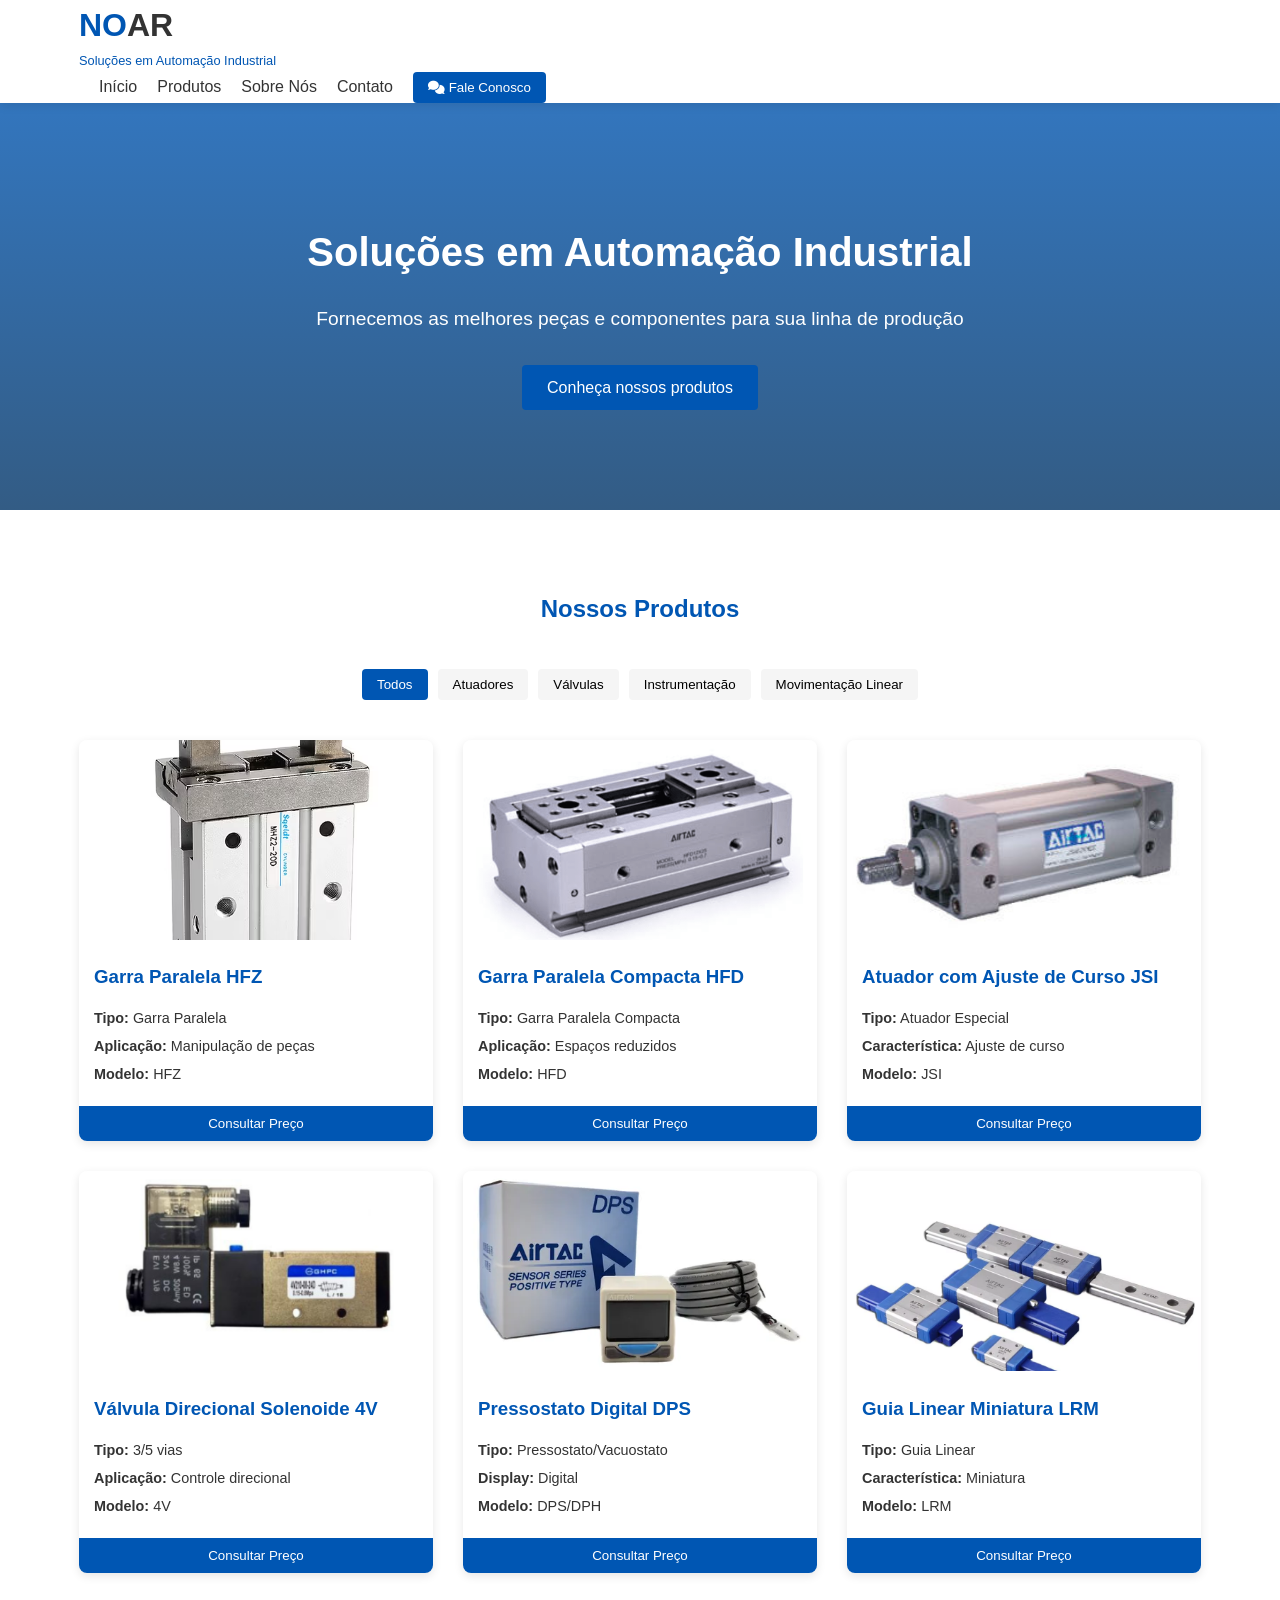
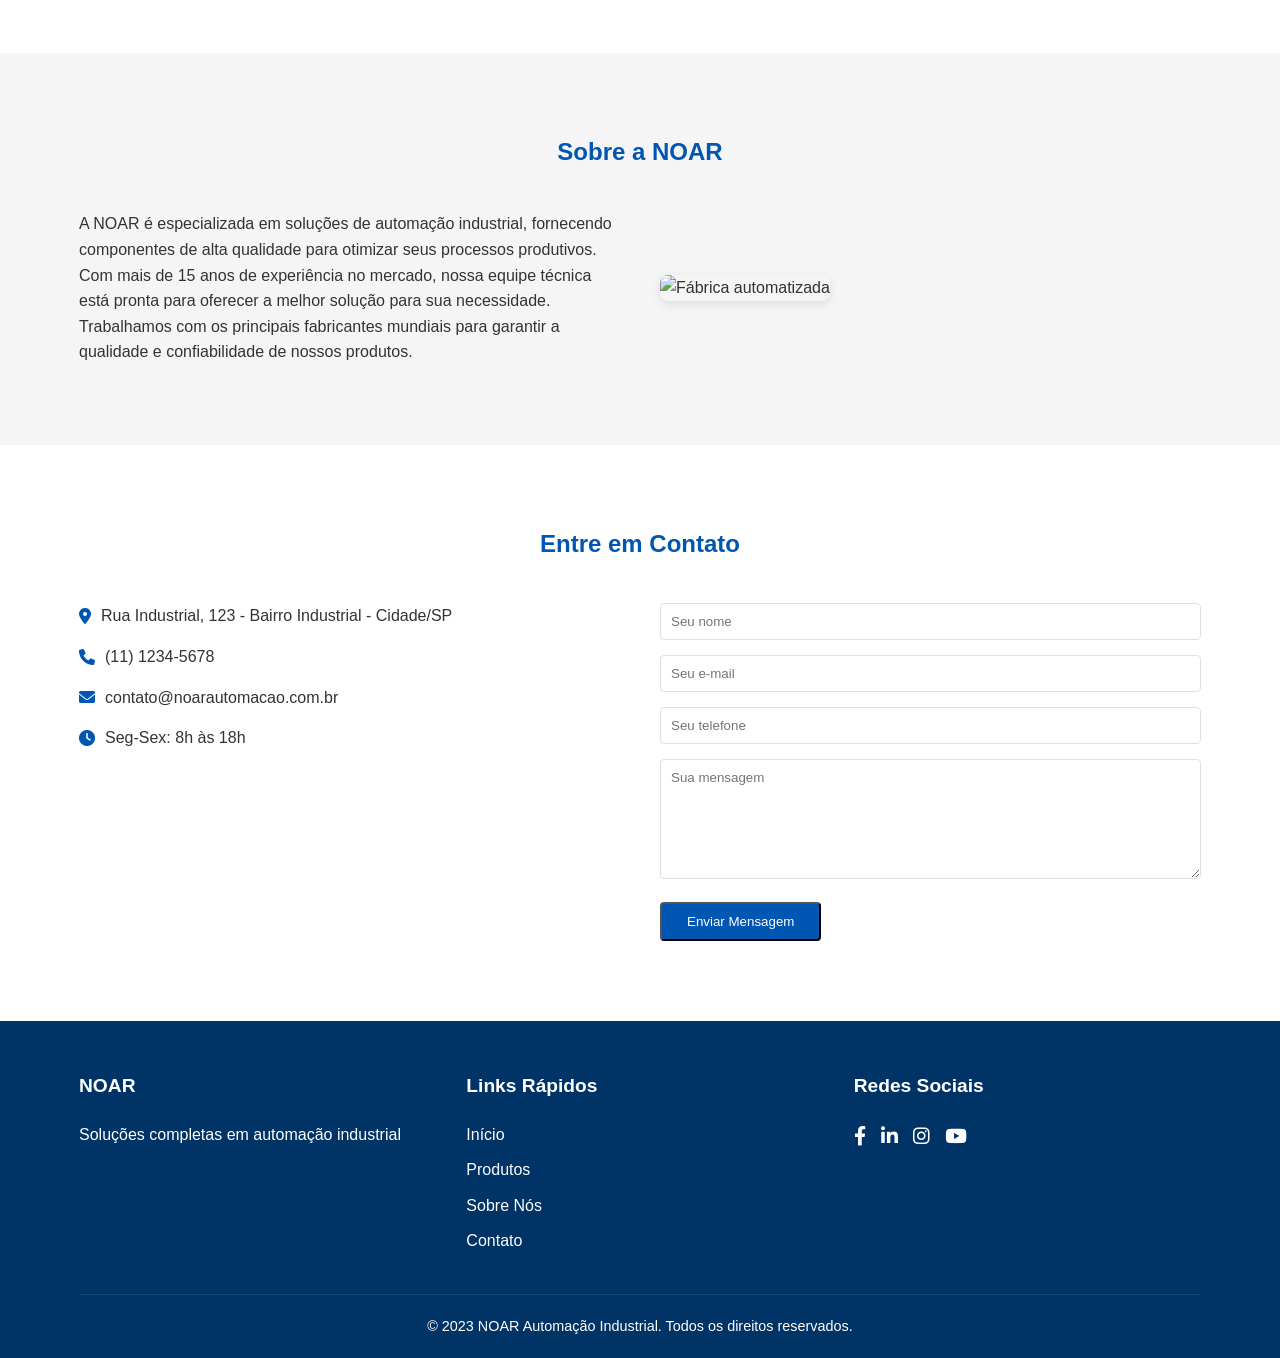
==== index.html @ 89d049ca "Commit para o primeiro envio" ====
<!DOCTYPE html>
<html lang="pt-br">
<head>
    <meta charset="UTF-8">
    <meta name="viewport" content="width=device-width, initial-scale=1.0">
    <title>NOAR - Soluções em Automação Industrial</title>
    <link rel="stylesheet" href="style.css">
    <link rel="stylesheet" href="https://cdnjs.cloudflare.com/ajax/libs/font-awesome/6.0.0-beta3/css/all.min.css">
</head>
<body>
    <header>
        <div class="container">
            <div class="logo">
                <h1><span class="azul">NO</span>AR</h1>
                <p>Soluções em Automação Industrial</p>
            </div>
            <nav>
                <ul>
                    <li><a href="#home">Início</a></li>
                    <li><a href="#produtos">Produtos</a></li>
                    <li><a href="#sobre">Sobre Nós</a></li>
                    <li><a href="#contato">Contato</a></li>
                    <li><button id="abreChat" class="btn-chat"><i class="fas fa-comments"></i> Fale Conosco</button></li>
                </ul>
            </nav>
        </div>
    </header>

    <main>
        <section id="home" class="hero">
            <div class="container">
                <h2>Soluções em Automação Industrial</h2>
                <p>Fornecemos as melhores peças e componentes para sua linha de produção</p>
                <a href="#produtos" class="btn">Conheça nossos produtos</a>
            </div>
        </section>

        <section id="produtos" class="produtos">
            <div class="container">
                <h2>Nossos Produtos</h2>
                <div class="filtros">
                    <button class="filtro-btn active" data-categoria="todos">Todos</button>
                    <button class="filtro-btn" data-categoria="atuadores">Atuadores</button>
                    <button class="filtro-btn" data-categoria="valvulas">Válvulas</button>
                    <button class="filtro-btn" data-categoria="instrumentacao">Instrumentação</button>
                    <button class="filtro-btn" data-categoria="movimentacao">Movimentação Linear</button>
                </div>
                
                <div class="grade-produtos">
                    <!-- Atuadores Garra -->
                    <div class="produto" data-categoria="atuadores">
                        <img src="imagens/garra-paralela-hfz.jpg" alt="Garra Paralela HFZ">
                        <h3>Garra Paralela HFZ</h3>
                        <div class="especificacoes">
                            <p><strong>Tipo:</strong> Garra Paralela</p>
                            <p><strong>Aplicação:</strong> Manipulação de peças</p>
                            <p><strong>Modelo:</strong> HFZ</p>
                        </div>
                        <button class="btn-consulta" data-produto="Garra Paralela HFZ">Consultar Preço</button>
                    </div>
                    
                    <div class="produto" data-categoria="atuadores">
                        <img src="imagens/garra-compacta-hfd.jpg" alt="Garra Paralela Compacta HFD">
                        <h3>Garra Paralela Compacta HFD</h3>
                        <div class="especificacoes">
                            <p><strong>Tipo:</strong> Garra Paralela Compacta</p>
                            <p><strong>Aplicação:</strong> Espaços reduzidos</p>
                            <p><strong>Modelo:</strong> HFD</p>
                        </div>
                        <button class="btn-consulta" data-produto="Garra Paralela Compacta HFD">Consultar Preço</button>
                    </div>
                    
                    <!-- Continue com todos os outros produtos do catálogo -->
                    <!-- Atuadores Especiais -->
                    <div class="produto" data-categoria="atuadores">
                        <img src="imagens/atuador-ajuste-curso-jsi.jpg" alt="Atuador com Ajuste de Curso JSI">
                        <h3>Atuador com Ajuste de Curso JSI</h3>
                        <div class="especificacoes">
                            <p><strong>Tipo:</strong> Atuador Especial</p>
                            <p><strong>Característica:</strong> Ajuste de curso</p>
                            <p><strong>Modelo:</strong> JSI</p>
                        </div>
                        <button class="btn-consulta" data-produto="Atuador com Ajuste de Curso JSI">Consultar Preço</button>
                    </div>
                    
                    <!-- Válvulas Direcionais Solenoides -->
                    <div class="produto" data-categoria="valvulas">
                        <img src="imagens/valvula-4v.jpg" alt="Válvula Direcional Solenoide 4V">
                        <h3>Válvula Direcional Solenoide 4V</h3>
                        <div class="especificacoes">
                            <p><strong>Tipo:</strong> 3/5 vias</p>
                            <p><strong>Aplicação:</strong> Controle direcional</p>
                            <p><strong>Modelo:</strong> 4V</p>
                        </div>
                        <button class="btn-consulta" data-produto="Válvula Direcional Solenoide 4V">Consultar Preço</button>
                    </div>
                    
                    <!-- Instrumentação -->
                    <div class="produto" data-categoria="instrumentacao">
                        <img src="imagens/pressostato-dps.jpg" alt="Pressostato Digital DPS">
                        <h3>Pressostato Digital DPS</h3>
                        <div class="especificacoes">
                            <p><strong>Tipo:</strong> Pressostato/Vacuostato</p>
                            <p><strong>Display:</strong> Digital</p>
                            <p><strong>Modelo:</strong> DPS/DPH</p>
                        </div>
                        <button class="btn-consulta" data-produto="Pressostato Digital DPS">Consultar Preço</button>
                    </div>
                    
                    <!-- Movimentação Linear -->
                    <div class="produto" data-categoria="movimentacao">
                        <img src="imagens/guia-linear-lrm.jpg" alt="Guia Linear Miniatura LRM">
                        <h3>Guia Linear Miniatura LRM</h3>
                        <div class="especificacoes">
                            <p><strong>Tipo:</strong> Guia Linear</p>
                            <p><strong>Característica:</strong> Miniatura</p>
                            <p><strong>Modelo:</strong> LRM</p>
                        </div>
                        <button class="btn-consulta" data-produto="Guia Linear Miniatura LRM">Consultar Preço</button>
                    </div>
                    
                    <!-- Adicione todos os outros produtos seguindo o mesmo padrão -->
                    
                </div>
            </div>
        </section>

        <section id="sobre" class="sobre">
            <div class="container">
                <h2>Sobre a NOAR</h2>
                <div class="sobre-content">
                    <div class="sobre-texto">
                        <p>A NOAR é especializada em soluções de automação industrial, fornecendo componentes de alta qualidade para otimizar seus processos produtivos.</p>
                        <p>Com mais de 15 anos de experiência no mercado, nossa equipe técnica está pronta para oferecer a melhor solução para sua necessidade.</p>
                        <p>Trabalhamos com os principais fabricantes mundiais para garantir a qualidade e confiabilidade de nossos produtos.</p>
                    </div>
                    <div class="sobre-imagem">
                        <img src="imagens/fabrica.jpg" alt="Fábrica automatizada">
                    </div>
                </div>
            </div>
        </section>

        <section id="contato" class="contato">
            <div class="container">
                <h2>Entre em Contato</h2>
                <div class="contato-content">
                    <div class="contato-info">
                        <p><i class="fas fa-map-marker-alt"></i> Rua Industrial, 123 - Bairro Industrial - Cidade/SP</p>
                        <p><i class="fas fa-phone"></i> (11) 1234-5678</p>
                        <p><i class="fas fa-envelope"></i> contato@noarautomacao.com.br</p>
                        <p><i class="fas fa-clock"></i> Seg-Sex: 8h às 18h</p>
                    </div>
                    <div class="contato-form">
                        <form>
                            <input type="text" placeholder="Seu nome" required>
                            <input type="email" placeholder="Seu e-mail" required>
                            <input type="tel" placeholder="Seu telefone">
                            <textarea placeholder="Sua mensagem" required></textarea>
                            <button type="submit" class="btn">Enviar Mensagem</button>
                        </form>
                    </div>
                </div>
            </div>
        </section>
    </main>

    <!-- Chat Widget -->
    <div id="chatWidget" class="chat-widget">
        <div class="chat-header">
            <h3>Atendimento NOAR</h3>
            <button id="fechaChat"><i class="fas fa-times"></i></button>
        </div>
        <div class="chat-body">
            <div class="chat-messages">
                <div class="mensagem atendente">
                    <p>Olá! Como podemos ajudar você hoje?</p>
                </div>
            </div>
            <div class="chat-input">
                <input type="text" placeholder="Digite sua mensagem..." id="mensagemInput">
                <button id="enviaMensagem"><i class="fas fa-paper-plane"></i></button>
            </div>
        </div>
    </div>

    <footer>
        <div class="container">
            <div class="footer-content">
                <div class="footer-col">
                    <h3>NOAR</h3>
                    <p>Soluções completas em automação industrial</p>
                </div>
                <div class="footer-col">
                    <h3>Links Rápidos</h3>
                    <ul>
                        <li><a href="#home">Início</a></li>
                        <li><a href="#produtos">Produtos</a></li>
                        <li><a href="#sobre">Sobre Nós</a></li>
                        <li><a href="#contato">Contato</a></li>
                    </ul>
                </div>
                <div class="footer-col">
                    <h3>Redes Sociais</h3>
                    <div class="social-icons">
                        <a href="#"><i class="fab fa-facebook-f"></i></a>
                        <a href="#"><i class="fab fa-linkedin-in"></i></a>
                        <a href="#"><i class="fab fa-instagram"></i></a>
                        <a href="#"><i class="fab fa-youtube"></i></a>
                    </div>
                </div>
            </div>
            <div class="footer-bottom">
                <p>&copy; 2023 NOAR Automação Industrial. Todos os direitos reservados.</p>
            </div>
        </div>
    </footer>

    <script src="script.js"></script>
</body>
</html>
---- style.css ----
:root {
    --azul-primario: #0056b3;
    --azul-secundario: #003366;
    --branco: #ffffff;
    --cinza-claro: #f5f5f5;
    --cinza-medio: #e0e0e0;
    --cinza-escuro: #333333;
}

* {
    margin: 0;
    padding: 0;
    box-sizing: border-box;
    font-family: 'Segoe UI', Tahoma, Geneva, Verdana, sans-serif;
}

body {
    line-height: 1.6;
    color: var(--cinza-escuro);
}

.container {
    width: 90%;
    max-width: 1200px;
    margin: 0 auto;
    padding: 0 15px;
}

/* Header */
header {
    background-color: var(--branco);
    box-shadow: 0 2px 10px rgba(0, 0, 0, 0.1);
    position: fixed;
    width: 100%;
    top: 0;
    z-index: 1000;
}

.logo h1 {
    font-size: 2rem;
    font-weight: 700;
    color: var(--cinza-escuro);
}

.logo .azul {
    color: var(--azul-primario);
}

.logo p {
    font-size: 0.8rem;
    color: var(--azul-primario);
}

nav ul {
    display: flex;
    list-style: none;
    align-items: center;
}

nav ul li {
    margin-left: 20px;
}

nav ul li a {
    text-decoration: none;
    color: var(--cinza-escuro);
    font-weight: 500;
    transition: color 0.3s;
}

nav ul li a:hover {
    color: var(--azul-primario);
}

.btn-chat {
    background-color: var(--azul-primario);
    color: var(--branco);
    border: none;
    padding: 8px 15px;
    border-radius: 4px;
    cursor: pointer;
    transition: background-color 0.3s;
}

.btn-chat:hover {
    background-color: var(--azul-secundario);
}

/* Hero Section */
.hero {
    background: linear-gradient(rgba(0, 86, 179, 0.8), rgba(0, 51, 102, 0.8)), url('imagens/banner-automacao.jpg');
    background-size: cover;
    background-position: center;
    color: var(--branco);
    text-align: center;
    padding: 150px 0 100px;
    margin-top: 70px;
}

.hero h2 {
    font-size: 2.5rem;
    margin-bottom: 20px;
}

.hero p {
    font-size: 1.2rem;
    margin-bottom: 30px;
}

.btn {
    display: inline-block;
    background-color: var(--azul-primario);
    color: var(--branco);
    padding: 10px 25px;
    border-radius: 4px;
    text-decoration: none;
    transition: background-color 0.3s;
}

.btn:hover {
    background-color: var(--azul-secundario);
}

/* Produtos Section */
.produtos {
    padding: 80px 0;
}

.produtos h2 {
    text-align: center;
    margin-bottom: 40px;
    color: var(--azul-primario);
}

.filtros {
    display: flex;
    justify-content: center;
    margin-bottom: 30px;
    flex-wrap: wrap;
}

.filtro-btn {
    padding: 8px 15px;
    margin: 0 5px 10px;
    background-color: var(--cinza-claro);
    border: none;
    border-radius: 4px;
    cursor: pointer;
    transition: all 0.3s;
}

.filtro-btn.active, .filtro-btn:hover {
    background-color: var(--azul-primario);
    color: var(--branco);
}

.grade-produtos {
    display: grid;
    grid-template-columns: repeat(auto-fill, minmax(280px, 1fr));
    gap: 30px;
}

.produto {
    background-color: var(--branco);
    border-radius: 8px;
    overflow: hidden;
    box-shadow: 0 3px 10px rgba(0, 0, 0, 0.1);
    transition: transform 0.3s;
}

.produto:hover {
    transform: translateY(-5px);
}

.produto img {
    width: 100%;
    height: 200px;
    object-fit: cover;
}

.produto h3 {
    padding: 15px 15px 0;
    color: var(--azul-primario);
}

.especificacoes {
    padding: 15px;
    font-size: 0.9rem;
}

.especificacoes p {
    margin-bottom: 5px;
}

.btn-consulta {
    display: block;
    width: 100%;
    padding: 10px;
    background-color: var(--azul-primario);
    color: var(--branco);
    border: none;
    cursor: pointer;
    transition: background-color 0.3s;
}

.btn-consulta:hover {
    background-color: var(--azul-secundario);
}

/* Sobre Section */
.sobre {
    padding: 80px 0;
    background-color: var(--cinza-claro);
}

.sobre h2 {
    text-align: center;
    margin-bottom: 40px;
    color: var(--azul-primario);
}

.sobre-content {
    display: flex;
    align-items: center;
    gap: 40px;
}

.sobre-texto {
    flex: 1;
}

.sobre-imagem {
    flex: 1;
}

.sobre-imagem img {
    width: 100%;
    border-radius: 8px;
    box-shadow: 0 3px 10px rgba(0, 0, 0, 0.1);
}

/* Contato Section */
.contato {
    padding: 80px 0;
}

.contato h2 {
    text-align: center;
    margin-bottom: 40px;
    color: var(--azul-primario);
}

.contato-content {
    display: flex;
    gap: 40px;
}

.contato-info {
    flex: 1;
}

.contato-info p {
    margin-bottom: 15px;
    display: flex;
    align-items: center;
}

.contato-info i {
    margin-right: 10px;
    color: var(--azul-primario);
}

.contato-form {
    flex: 1;
}

.contato-form input,
.contato-form textarea {
    width: 100%;
    padding: 10px;
    margin-bottom: 15px;
    border: 1px solid var(--cinza-medio);
    border-radius: 4px;
}

.contato-form textarea {
    height: 120px;
    resize: vertical;
}

/* Chat Widget */
.chat-widget {
    position: fixed;
    bottom: 20px;
    right: 20px;
    width: 350px;
    background-color: var(--branco);
    border-radius: 8px;
    box-shadow: 0 5px 15px rgba(0, 0, 0, 0.2);
    display: none;
    flex-direction: column;
    z-index: 1000;
}

.chat-header {
    background-color: var(--azul-primario);
    color: var(--branco);
    padding: 15px;
    border-top-left-radius: 8px;
    border-top-right-radius: 8px;
    display: flex;
    justify-content: space-between;
    align-items: center;
}

.chat-header h3 {
    font-size: 1rem;
}

.chat-header button {
    background: none;
    border: none;
    color: var(--branco);
    cursor: pointer;
    font-size: 1.2rem;
}

.chat-body {
    display: flex;
    flex-direction: column;
    height: 400px;
}

.chat-messages {
    flex: 1;
    padding: 15px;
    overflow-y: auto;
}

.mensagem {
    margin-bottom: 10px;
    padding: 8px 12px;
    border-radius: 4px;
    max-width: 80%;
}

.mensagem.atendente {
    background-color: var(--cinza-claro);
    align-self: flex-start;
}

.chat-input {
    display: flex;
    padding: 10px;
    border-top: 1px solid var(--cinza-medio);
}

.chat-input input {
    flex: 1;
    padding: 8px;
    border: 1px solid var(--cinza-medio);
    border-radius: 4px;
    margin-right: 10px;
}

.chat-input button {
    background-color: var(--azul-primario);
    color: var(--branco);
    border: none;
    border-radius: 4px;
    padding: 0 15px;
    cursor: pointer;
}

/* Footer */
footer {
    background-color: var(--azul-secundario);
    color: var(--branco);
    padding: 50px 0 0;
}

.footer-content {
    display: flex;
    flex-wrap: wrap;
    gap: 40px;
    margin-bottom: 30px;
}

.footer-col {
    flex: 1;
    min-width: 200px;
}

.footer-col h3 {
    margin-bottom: 20px;
    font-size: 1.2rem;
}

.footer-col ul {
    list-style: none;
}

.footer-col ul li {
    margin-bottom: 10px;
}

.footer-col ul li a {
    color: var(--branco);
    text-decoration: none;
    transition: opacity 0.3s;
}

.footer-col ul li a:hover {
    opacity: 0.8;
}

.social-icons {
    display: flex;
    gap: 15px;
}

.social-icons a {
    color: var(--branco);
    font-size: 1.2rem;
    transition: opacity 0.3s;
}

.social-icons a:hover {
    opacity: 0.8;
}

.footer-bottom {
    text-align: center;
    padding: 20px 0;
    border-top: 1px solid rgba(255, 255, 255, 0.1);
    font-size: 0.9rem;
}

/* Responsividade */
@media (max-width: 768px) {
    .sobre-content, .contato-content {
        flex-direction: column;
    }
    
    .chat-widget {
        width: 90%;
        right: 5%;
    }
}
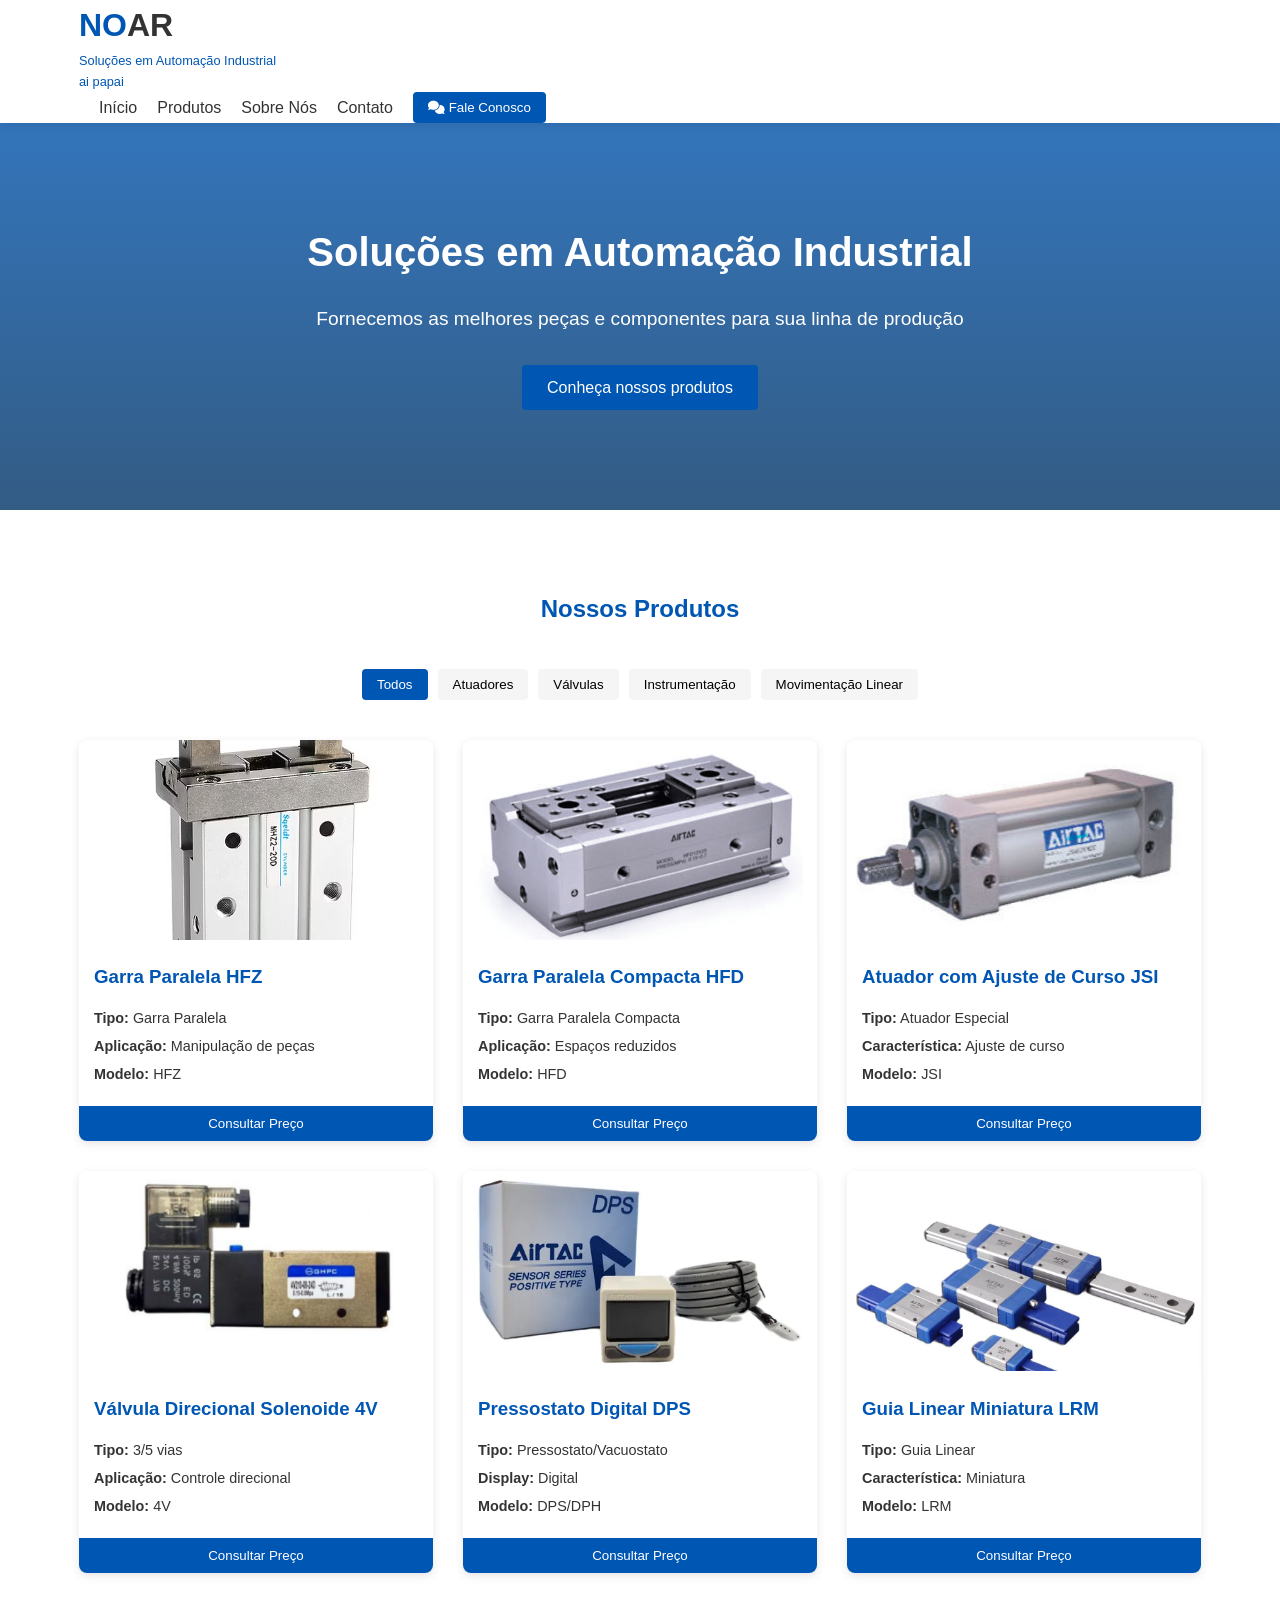
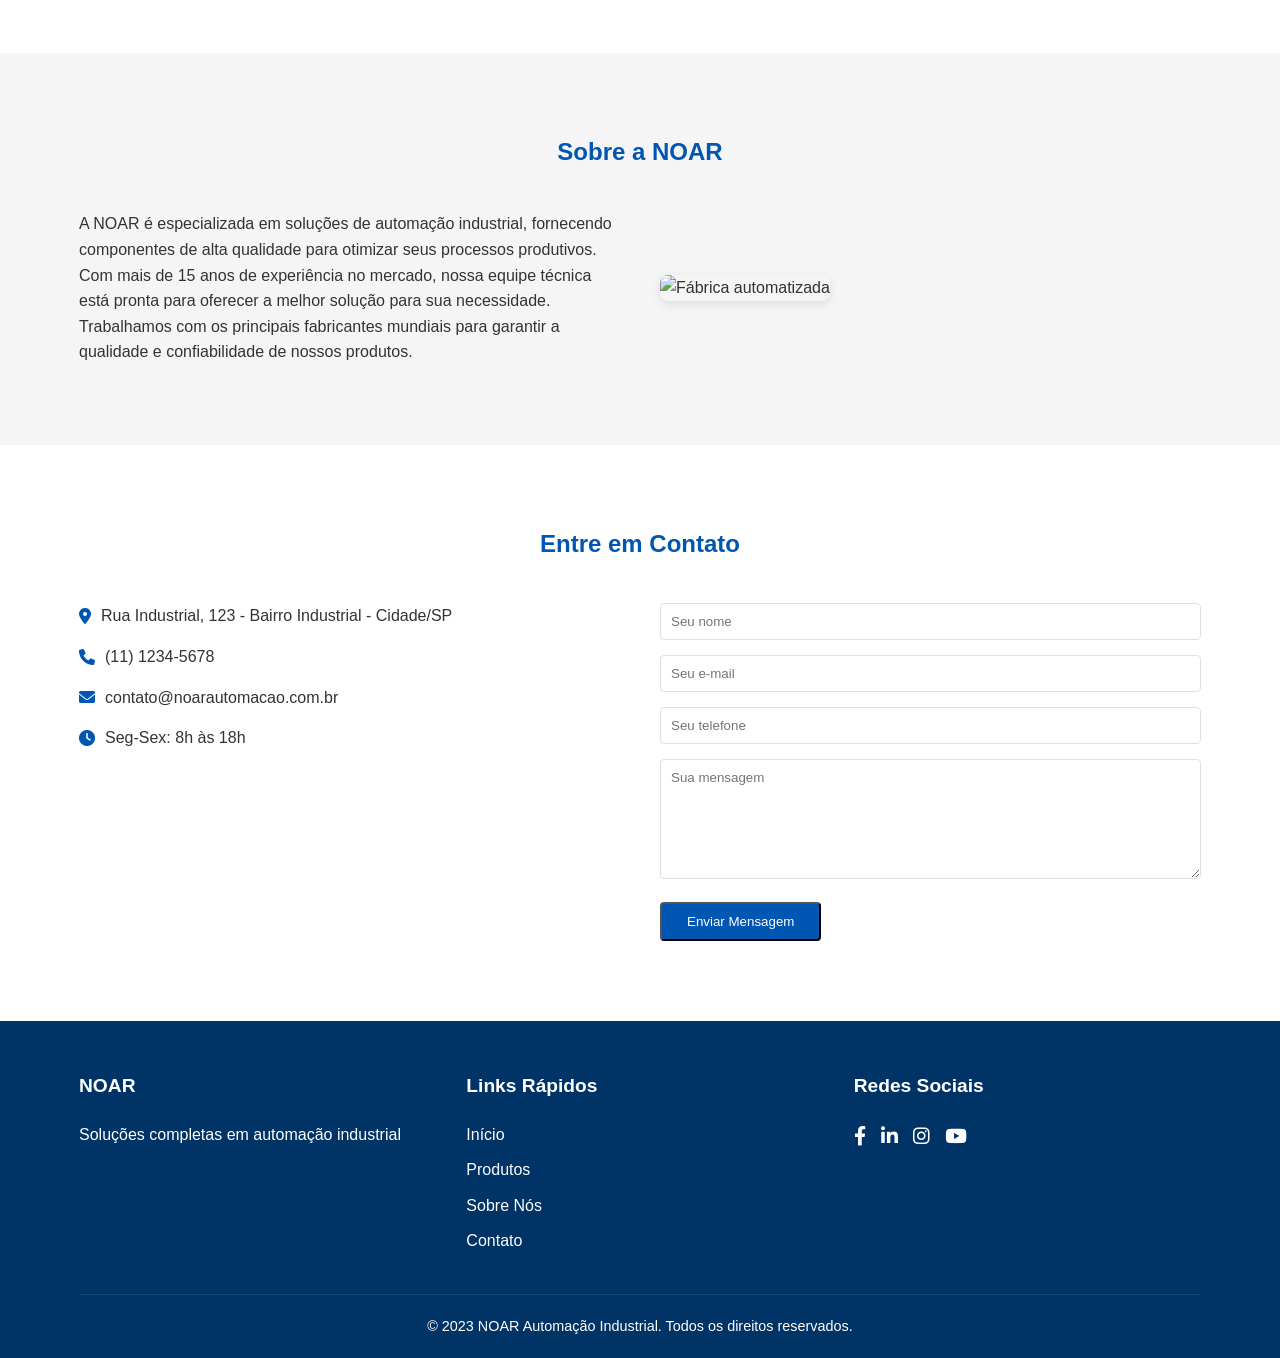
==== commit 1ca07f7e: "Teste do github" ====
--- a/index.html
+++ b/index.html
@@ -3,7 +3,7 @@
 <head>
     <meta charset="UTF-8">
     <meta name="viewport" content="width=device-width, initial-scale=1.0">
-    <title>NOAR - Soluções em Automação Industrial</title>
+    <title>NOAR</title>
     <link rel="stylesheet" href="style.css">
     <link rel="stylesheet" href="https://cdnjs.cloudflare.com/ajax/libs/font-awesome/6.0.0-beta3/css/all.min.css">
 </head>
@@ -13,6 +13,7 @@
             <div class="logo">
                 <h1><span class="azul">NO</span>AR</h1>
                 <p>Soluções em Automação Industrial</p>
+                <p>ai papai</p>
             </div>
             <nav>
                 <ul>
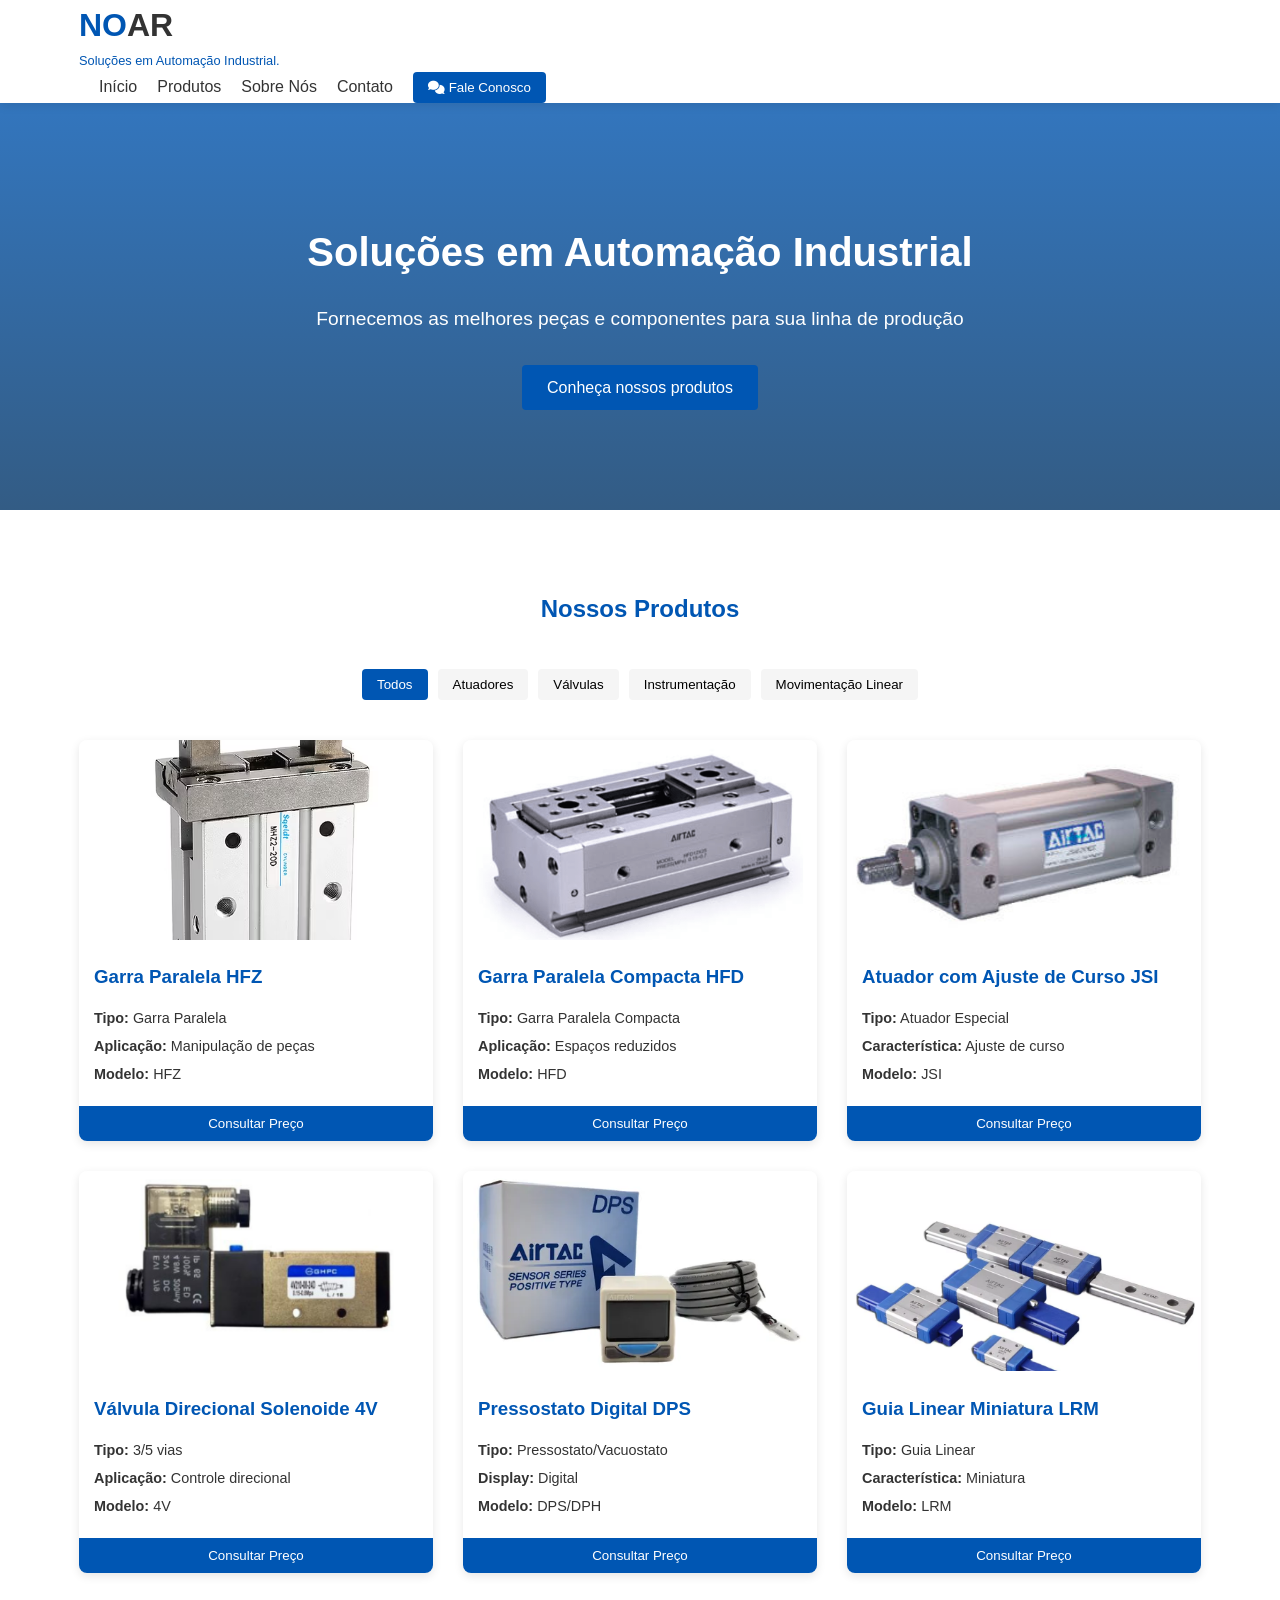
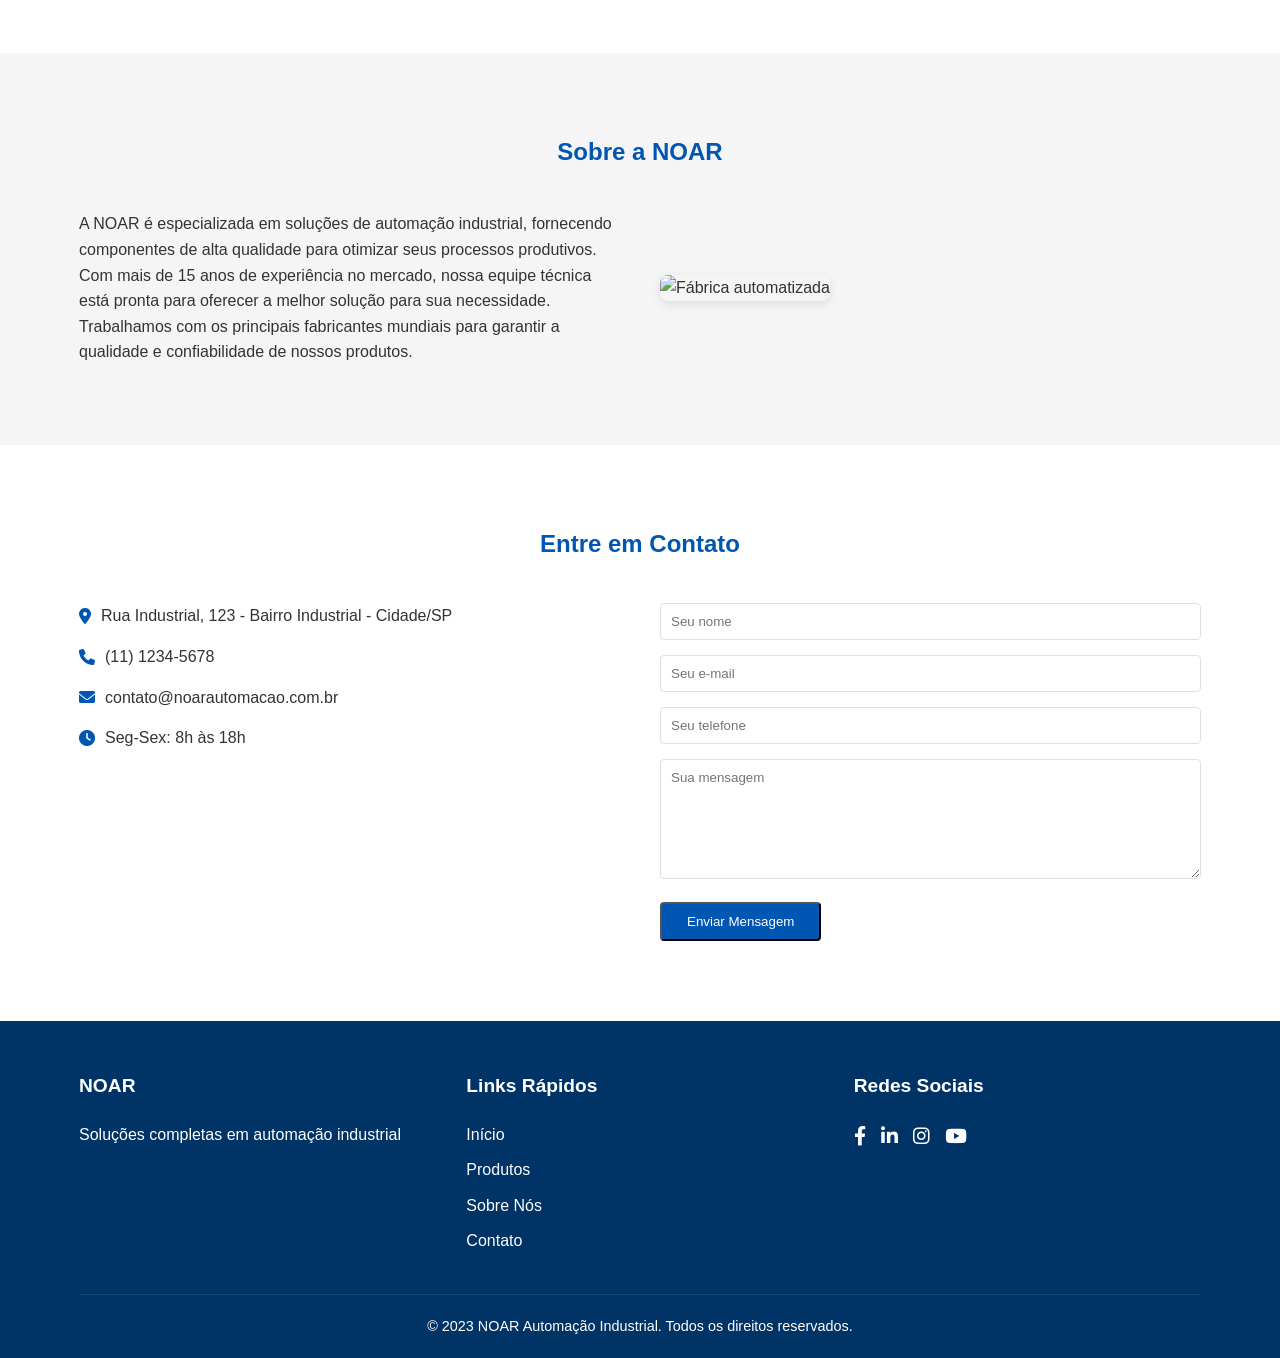
==== commit 1e400714: "Teste do github" ====
--- a/index.html
+++ b/index.html
@@ -12,8 +12,7 @@
         <div class="container">
             <div class="logo">
                 <h1><span class="azul">NO</span>AR</h1>
-                <p>Soluções em Automação Industrial</p>
-                <p>ai papai</p>
+                <p>Soluções em Automação Industrial.</p>
             </div>
             <nav>
                 <ul>
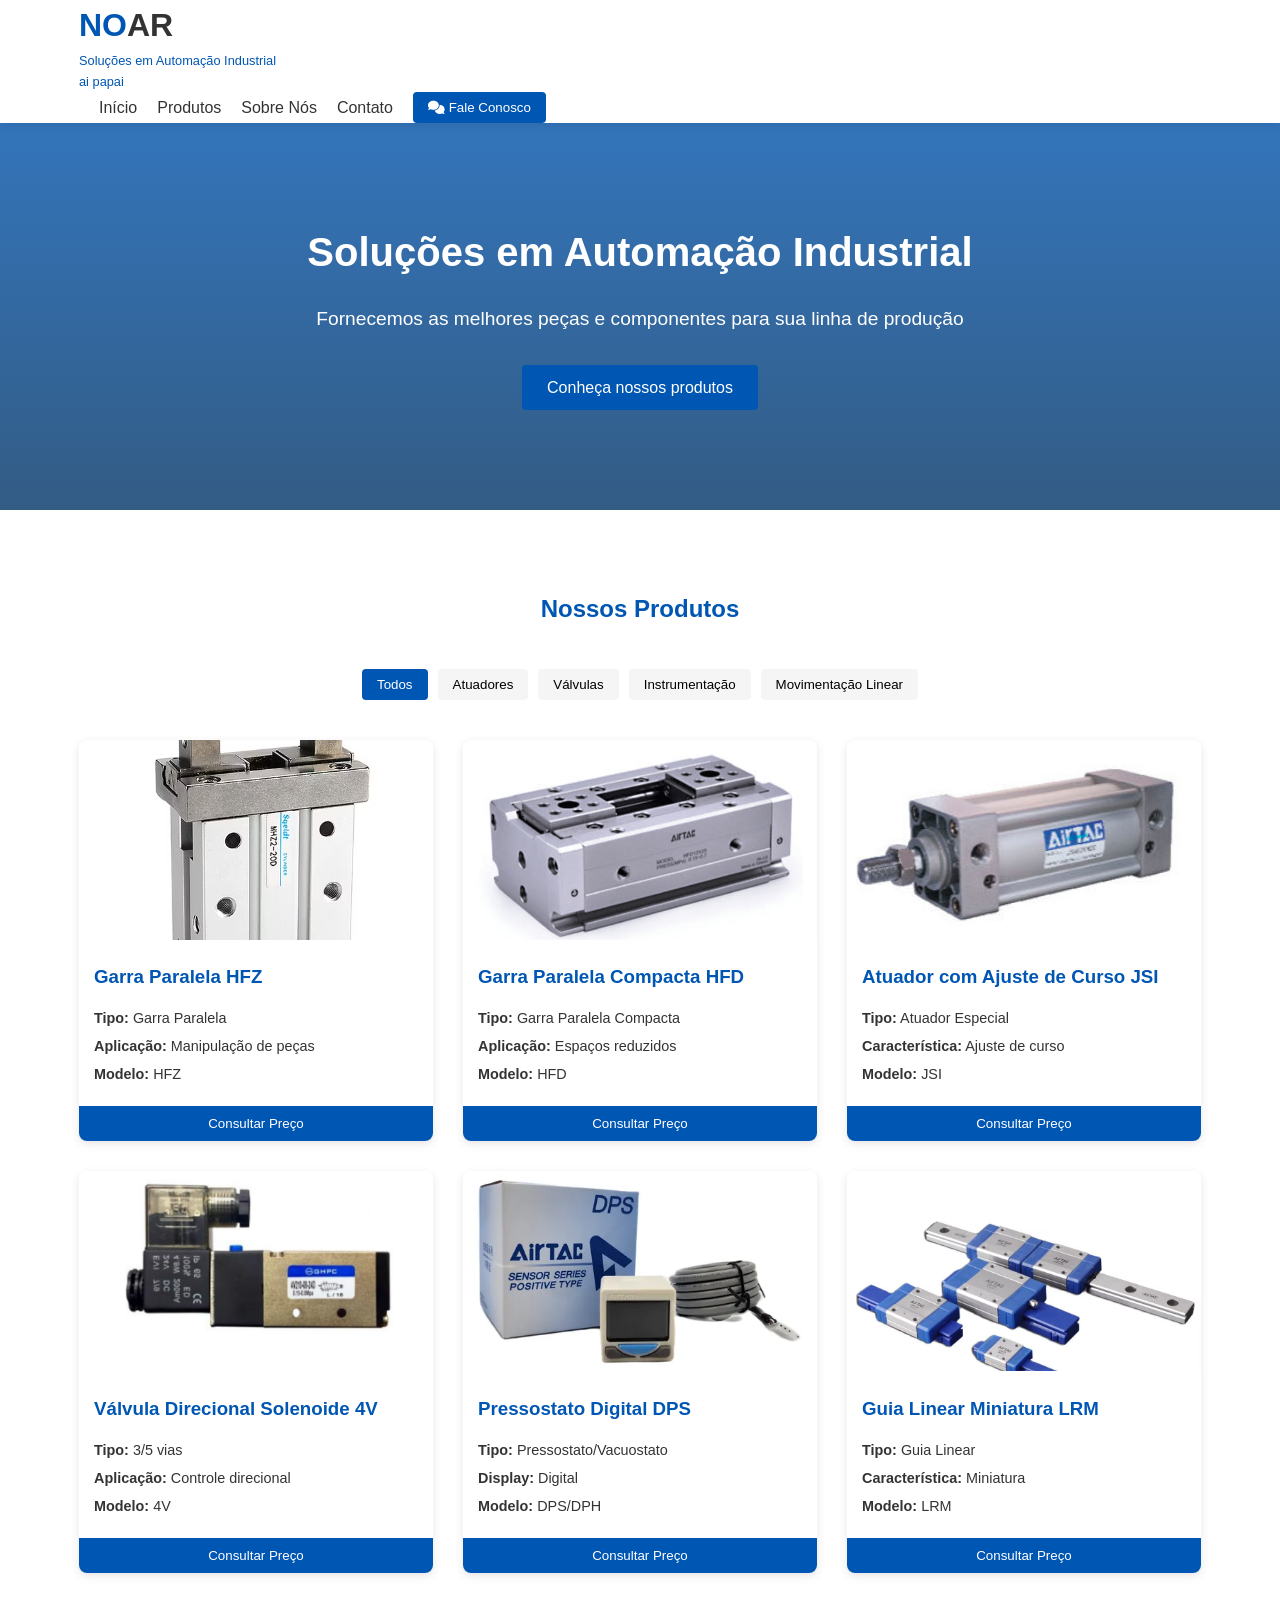
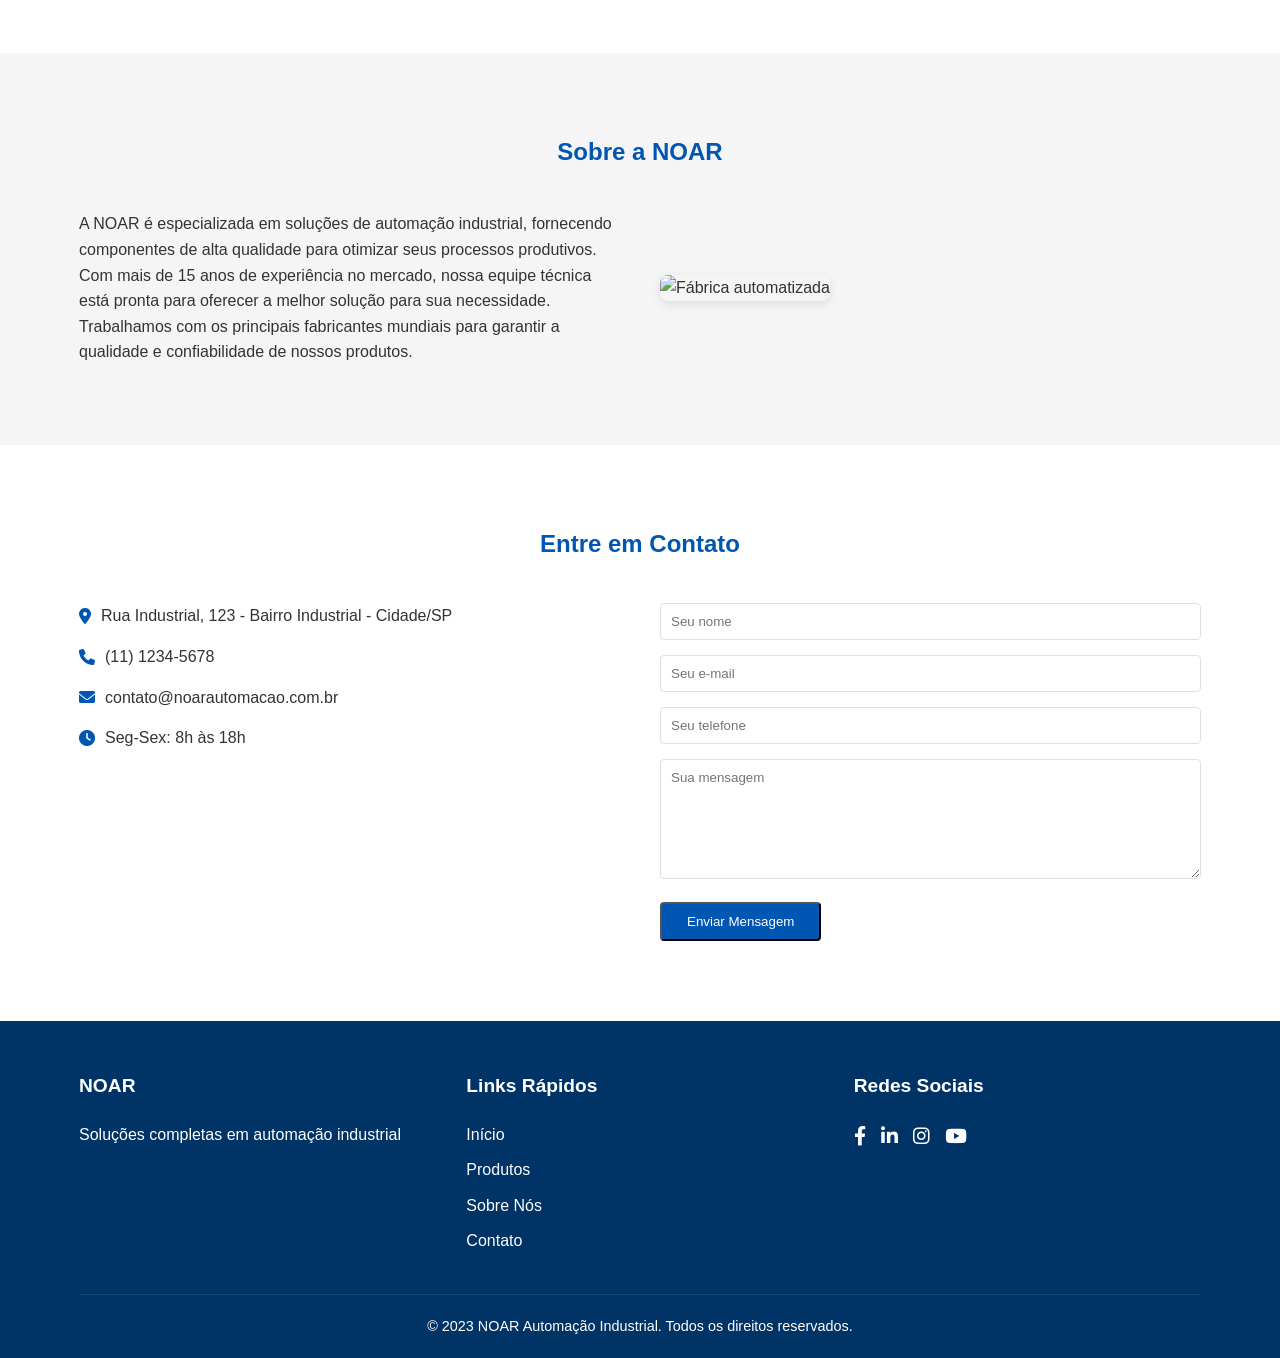
==== commit 7631b10c: "Merge pull request #2 from 01CaioFelipe01/teste Teste do github" ====
--- a/index.html
+++ b/index.html
@@ -12,7 +12,8 @@
         <div class="container">
             <div class="logo">
                 <h1><span class="azul">NO</span>AR</h1>
-                <p>Soluções em Automação Industrial.</p>
+                <p>Soluções em Automação Industrial</p>
+                <p>ai papai</p>
             </div>
             <nav>
                 <ul>
